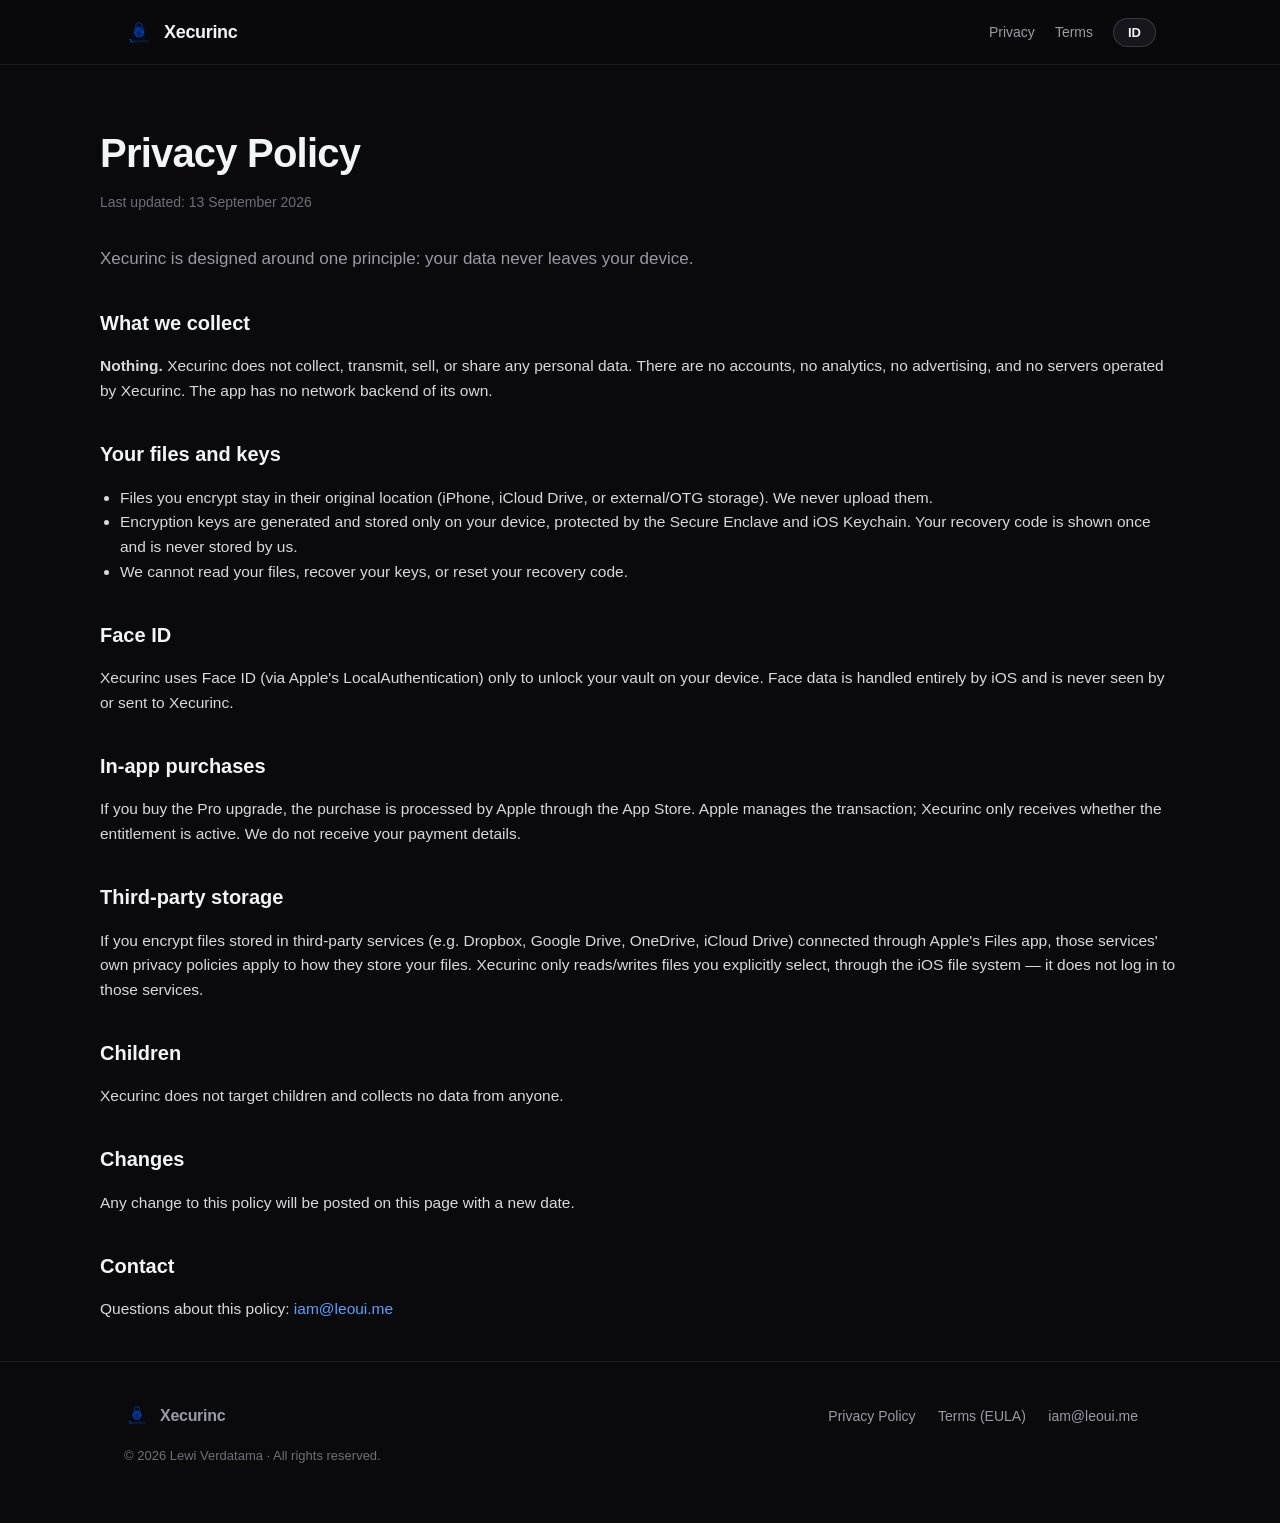
==== privacy.html @ 2d791631 "Xecurinc product site: landing, privacy, terms (bilingual EN/ID)" ====
<!doctype html>
<html lang="en" class="lang-en">
<head>
<meta charset="utf-8">
<meta name="viewport" content="width=device-width, initial-scale=1">
<title>Privacy Policy — Xecurinc</title>
<meta name="description" content="Xecurinc privacy policy: no data collected, everything on your device.">
<link rel="icon" href="xecurinc-logo.png">
<link rel="stylesheet" href="style.css">
</head>
<body>
<header class="site-header">
  <div class="container nav">
    <a class="brand" href="index.html"><img src="xecurinc-logo.png" alt="Xecurinc"><span>Xecurinc</span></a>
    <div class="spacer"></div>
    <a class="navlink" href="privacy.html"><span class="t-en">Privacy</span><span class="t-id">Privasi</span></a>
    <a class="navlink" href="terms.html"><span class="t-en">Terms</span><span class="t-id">Ketentuan</span></a>
    <button class="lang-toggle" data-lang-toggle>ID</button>
  </div>
</header>

<main class="container doc">
  <h1><span class="t-en">Privacy Policy</span><span class="t-id">Kebijakan Privasi</span></h1>
  <div class="updated"><span class="t-en">Last updated: 13 September 2026</span><span class="t-id">Diperbarui: 13 September 2026</span></div>

  <p class="lead"><span class="t-en">Xecurinc is designed around one principle: your data never leaves your device.</span><span class="t-id">Xecurinc dirancang di atas satu prinsip: data Anda tak pernah keluar dari perangkat Anda.</span></p>

  <h2><span class="t-en">What we collect</span><span class="t-id">Apa yang kami kumpulkan</span></h2>
  <p><span class="t-en"><b>Nothing.</b> Xecurinc does not collect, transmit, sell, or share any personal data. There are no accounts, no analytics, no advertising, and no servers operated by Xecurinc. The app has no network backend of its own.</span><span class="t-id"><b>Tidak ada.</b> Xecurinc tidak mengumpulkan, mengirim, menjual, atau membagikan data pribadi apa pun. Tidak ada akun, tidak ada analitik, tidak ada iklan, dan tidak ada server yang kami operasikan. Aplikasi tidak punya backend jaringan sendiri.</span></p>

  <h2><span class="t-en">Your files and keys</span><span class="t-id">File dan kunci Anda</span></h2>
  <ul>
    <li><span class="t-en">Files you encrypt stay in their original location (iPhone, iCloud Drive, or external/OTG storage). We never upload them.</span><span class="t-id">File yang Anda enkripsi tetap di lokasi asalnya (iPhone, iCloud Drive, atau penyimpanan eksternal/OTG). Kami tidak pernah mengunggahnya.</span></li>
    <li><span class="t-en">Encryption keys are generated and stored only on your device, protected by the Secure Enclave and iOS Keychain. Your recovery code is shown once and is never stored by us.</span><span class="t-id">Kunci enkripsi dibuat dan disimpan hanya di perangkat Anda, dilindungi Secure Enclave dan Keychain iOS. Recovery code ditampilkan sekali dan tak pernah kami simpan.</span></li>
    <li><span class="t-en">We cannot read your files, recover your keys, or reset your recovery code.</span><span class="t-id">Kami tidak bisa membaca file, memulihkan kunci, atau mereset recovery code Anda.</span></li>
  </ul>

  <h2>Face ID</h2>
  <p><span class="t-en">Xecurinc uses Face ID (via Apple's LocalAuthentication) only to unlock your vault on your device. Face data is handled entirely by iOS and is never seen by or sent to Xecurinc.</span><span class="t-id">Xecurinc memakai Face ID (melalui LocalAuthentication Apple) hanya untuk membuka brankas di perangkat Anda. Data wajah ditangani sepenuhnya oleh iOS dan tak pernah dilihat atau dikirim ke Xecurinc.</span></p>

  <h2><span class="t-en">In-app purchases</span><span class="t-id">Pembelian dalam aplikasi</span></h2>
  <p><span class="t-en">If you buy the Pro upgrade, the purchase is processed by Apple through the App Store. Apple manages the transaction; Xecurinc only receives whether the entitlement is active. We do not receive your payment details.</span><span class="t-id">Jika Anda membeli Pro, pembelian diproses oleh Apple melalui App Store. Apple mengelola transaksi; Xecurinc hanya menerima status apakah lisensi aktif. Kami tidak menerima detail pembayaran Anda.</span></p>

  <h2><span class="t-en">Third-party storage</span><span class="t-id">Penyimpanan pihak ketiga</span></h2>
  <p><span class="t-en">If you encrypt files stored in third-party services (e.g. Dropbox, Google Drive, OneDrive, iCloud Drive) connected through Apple's Files app, those services' own privacy policies apply to how they store your files. Xecurinc only reads/writes files you explicitly select, through the iOS file system — it does not log in to those services.</span><span class="t-id">Jika Anda mengenkripsi file di layanan pihak ketiga (mis. Dropbox, Google Drive, OneDrive, iCloud Drive) yang terhubung lewat aplikasi Files, kebijakan privasi layanan tersebut berlaku atas cara mereka menyimpan file Anda. Xecurinc hanya membaca/menulis file yang Anda pilih, melalui sistem file iOS — tidak login ke layanan itu.</span></p>

  <h2><span class="t-en">Children</span><span class="t-id">Anak-anak</span></h2>
  <p><span class="t-en">Xecurinc does not target children and collects no data from anyone.</span><span class="t-id">Xecurinc tidak menyasar anak-anak dan tidak mengumpulkan data dari siapa pun.</span></p>

  <h2><span class="t-en">Changes</span><span class="t-id">Perubahan</span></h2>
  <p><span class="t-en">Any change to this policy will be posted on this page with a new date.</span><span class="t-id">Perubahan kebijakan ini akan dimuat di halaman ini dengan tanggal baru.</span></p>

  <h2><span class="t-en">Contact</span><span class="t-id">Kontak</span></h2>
  <p><span class="t-en">Questions about this policy: </span><span class="t-id">Pertanyaan tentang kebijakan ini: </span><a href="mailto:iam@leoui.me">iam@leoui.me</a></p>
</main>

<footer class="site-footer">
  <div class="container footer-grid">
    <a class="brand" href="index.html"><img src="xecurinc-logo.png" alt="" style="width:26px;height:26px"><span style="font-size:16px">Xecurinc</span></a>
    <div class="spacer"></div>
    <div>
      <a href="privacy.html"><span class="t-en">Privacy Policy</span><span class="t-id">Kebijakan Privasi</span></a>
      <a href="terms.html"><span class="t-en">Terms (EULA)</span><span class="t-id">Ketentuan (EULA)</span></a>
      <a href="mailto:iam@leoui.me">iam@leoui.me</a>
    </div>
  </div>
  <div class="container" style="margin-top:18px">
    <div class="copyright">© 2026 Lewi Verdatama · <span class="t-en">All rights reserved.</span><span class="t-id">Hak cipta dilindungi.</span></div>
  </div>
</footer>

<script src="site.js"></script>
</body>
</html>
---- style.css ----
/* Xecurinc site — dark, brand-blue, professional. */
:root {
  --bg: #0A0A0C;
  --bg-2: #0F0F13;
  --surface: #16161C;
  --surface-2: #1C1C24;
  --text: #F3F4F7;
  --muted: #9A9AA6;
  --faint: #6E6E7A;
  --accent: #2F7CFF;
  --accent-2: #59A0FF;
  --border: rgba(255, 255, 255, 0.08);
  --border-strong: rgba(255, 255, 255, 0.14);
  --radius: 18px;
  --maxw: 1080px;
  --font: -apple-system, BlinkMacSystemFont, "SF Pro Display", "Segoe UI", Roboto, Helvetica, Arial, sans-serif;
}

* { box-sizing: border-box; }
html { scroll-behavior: smooth; -webkit-text-size-adjust: 100%; }
body {
  margin: 0;
  background: var(--bg);
  color: var(--text);
  font-family: var(--font);
  line-height: 1.6;
  -webkit-font-smoothing: antialiased;
}
img { max-width: 100%; display: block; }
a { color: var(--accent-2); text-decoration: none; }
a:hover { text-decoration: underline; }

/* Bilingual visibility */
.lang-en .t-id { display: none !important; }
.lang-id .t-en { display: none !important; }

.container { max-width: var(--maxw); margin: 0 auto; padding: 0 24px; }

/* Header */
.site-header {
  position: sticky; top: 0; z-index: 50;
  backdrop-filter: saturate(160%) blur(14px);
  background: rgba(10, 10, 12, 0.72);
  border-bottom: 1px solid var(--border);
}
.nav {
  display: flex; align-items: center; gap: 20px;
  height: 64px;
}
.brand { display: flex; align-items: center; gap: 10px; font-weight: 700; letter-spacing: -0.02em; color: var(--text); }
.brand img { width: 30px; height: 30px; }
.brand span { font-size: 18px; }
.nav .spacer { flex: 1; }
.nav a.navlink { color: var(--muted); font-size: 14px; font-weight: 500; }
.nav a.navlink:hover { color: var(--text); text-decoration: none; }
.lang-toggle {
  border: 1px solid var(--border-strong);
  background: var(--surface);
  color: var(--text);
  border-radius: 999px;
  padding: 6px 14px;
  font-size: 13px; font-weight: 600;
  cursor: pointer;
  font-family: var(--font);
}
.lang-toggle:hover { border-color: var(--accent); color: var(--accent-2); }

/* Hero */
.hero { position: relative; overflow: hidden; text-align: center; padding: 88px 0 60px; }
.hero::before {
  content: ""; position: absolute; inset: -30% 0 auto 0; height: 600px;
  background: radial-gradient(600px 320px at 50% 0%, rgba(47, 124, 255, 0.28), transparent 70%);
  pointer-events: none;
}
.hero-logo { width: 120px; height: 120px; margin: 0 auto 24px; position: relative; }
.hero h1 { font-size: clamp(28px, 7vw, 58px); line-height: 1.08; letter-spacing: -0.03em; margin: 0 0 16px; font-weight: 800; text-wrap: balance; }
.hero p.lead { font-size: clamp(15px, 2.2vw, 20px); line-height: 1.55; color: var(--muted); max-width: 600px; margin: 0 auto 26px; text-wrap: pretty; }
.badges { display: flex; flex-wrap: wrap; gap: 10px; justify-content: center; margin-bottom: 28px; }
.badge {
  border: 1px solid var(--border);
  background: var(--surface);
  color: var(--text);
  border-radius: 999px; padding: 8px 16px; font-size: 13px; font-weight: 600;
}
.pill-note {
  display: inline-block; margin-top: 8px; color: var(--faint); font-size: 13px;
}

/* Sections */
section.block { padding: 64px 0; }
.section-title { font-size: clamp(24px, 3.6vw, 34px); font-weight: 800; letter-spacing: -0.02em; text-align: center; margin: 0 0 12px; }
.section-sub { text-align: center; color: var(--muted); max-width: 620px; margin: 0 auto 44px; }

.grid { display: grid; grid-template-columns: repeat(3, 1fr); gap: 18px; }
@media (max-width: 820px) { .grid { grid-template-columns: 1fr; } }
.card {
  background: linear-gradient(180deg, var(--surface), var(--bg-2));
  border: 1px solid var(--border);
  border-radius: var(--radius);
  padding: 24px;
  transition: border-color .2s ease, transform .2s ease;
}
.card:hover { border-color: var(--border-strong); transform: translateY(-2px); }
.card .ic {
  width: 44px; height: 44px; border-radius: 12px;
  display: grid; place-items: center; margin-bottom: 16px;
  background: rgba(47, 124, 255, 0.14); color: var(--accent-2);
}
.card .ic svg { width: 24px; height: 24px; }
.card h3 { margin: 0 0 8px; font-size: 17px; font-weight: 700; }
.card p { margin: 0; color: var(--muted); font-size: 14.5px; }

/* Trust strip */
.trust {
  background: var(--bg-2);
  border-top: 1px solid var(--border);
  border-bottom: 1px solid var(--border);
}
.trust .row { display: flex; flex-wrap: wrap; gap: 32px; justify-content: center; align-items: center; padding: 40px 0; }
.trust .item { display: flex; align-items: center; gap: 12px; color: var(--muted); font-size: 15px; }
.trust .item svg { width: 22px; height: 22px; color: var(--accent-2); flex: none; }
.trust .item b { color: var(--text); font-weight: 700; }

/* Legal / content pages */
.doc { padding: 56px 0 24px; }
.doc h1 { font-size: clamp(28px, 5vw, 40px); font-weight: 800; letter-spacing: -0.02em; margin: 0 0 6px; }
.doc .updated { color: var(--faint); font-size: 14px; margin-bottom: 32px; }
.doc h2 { font-size: 20px; font-weight: 700; margin: 34px 0 10px; }
.doc p, .doc li { color: #D8D9DE; font-size: 15.5px; }
.doc ul { padding-left: 20px; }
.doc .lead { color: var(--muted); font-size: 17px; }
.doc .divider { height: 1px; background: var(--border); margin: 40px 0; border: 0; }
.callout {
  border: 1px solid var(--border-strong);
  background: var(--surface);
  border-left: 3px solid var(--accent);
  border-radius: 12px; padding: 16px 18px; margin: 20px 0;
  color: #D8D9DE; font-size: 14.5px;
}

/* Footer */
.site-footer { border-top: 1px solid var(--border); padding: 40px 0 56px; color: var(--muted); }
.footer-grid { display: flex; flex-wrap: wrap; gap: 24px; align-items: center; }
.footer-grid .spacer { flex: 1; }
.site-footer a { color: var(--muted); font-size: 14px; margin-right: 18px; }
.site-footer a:hover { color: var(--text); }
.copyright { font-size: 13px; color: var(--faint); }

.cta-row { display: flex; gap: 12px; justify-content: center; flex-wrap: wrap; }
.btn {
  display: inline-flex; align-items: center; gap: 8px;
  border-radius: 999px; padding: 12px 22px; font-weight: 700; font-size: 15px;
  border: 1px solid var(--border-strong); color: var(--text); background: var(--surface);
  cursor: pointer;
}
.btn.primary { background: var(--accent); border-color: var(--accent); color: #fff; }
.btn.primary:hover { background: var(--accent-2); text-decoration: none; }
.btn:hover { text-decoration: none; border-color: var(--accent); }

/* The forced line break in the headline is desktop-only; on small screens the
   text flows naturally instead of breaking awkwardly. */
.brk { display: none; }
@media (min-width: 641px) { .brk { display: inline; } }

/* Mobile refinements */
@media (max-width: 640px) {
  .container { padding: 0 20px; }
  .nav { height: 58px; gap: 16px; }
  .nav a.navlink { font-size: 13px; }
  .brand span { font-size: 17px; }

  .hero { padding: 48px 0 36px; }
  .hero-logo { width: 96px; height: 96px; margin-bottom: 18px; }
  .hero h1 { letter-spacing: -0.02em; }
  .hero p.lead { font-size: 15.5px; }
  .badges { gap: 8px; margin-bottom: 22px; }
  .badge { padding: 7px 13px; font-size: 12.5px; }

  section.block { padding: 44px 0; }
  .section-sub { margin-bottom: 30px; }
  .grid { gap: 14px; }
  .card { padding: 20px; }

  .trust .row { flex-direction: column; align-items: flex-start; gap: 16px; padding: 32px 0; }

  .doc { padding: 36px 0 16px; }
  .footer-grid { flex-direction: column; align-items: flex-start; gap: 16px; }
  .site-footer a { margin-right: 0; display: block; margin-bottom: 8px; }
}

/* Very narrow: drop the brand wordmark so nav links + toggle never collide. */
@media (max-width: 520px) {
  .brand span { display: none; }
}
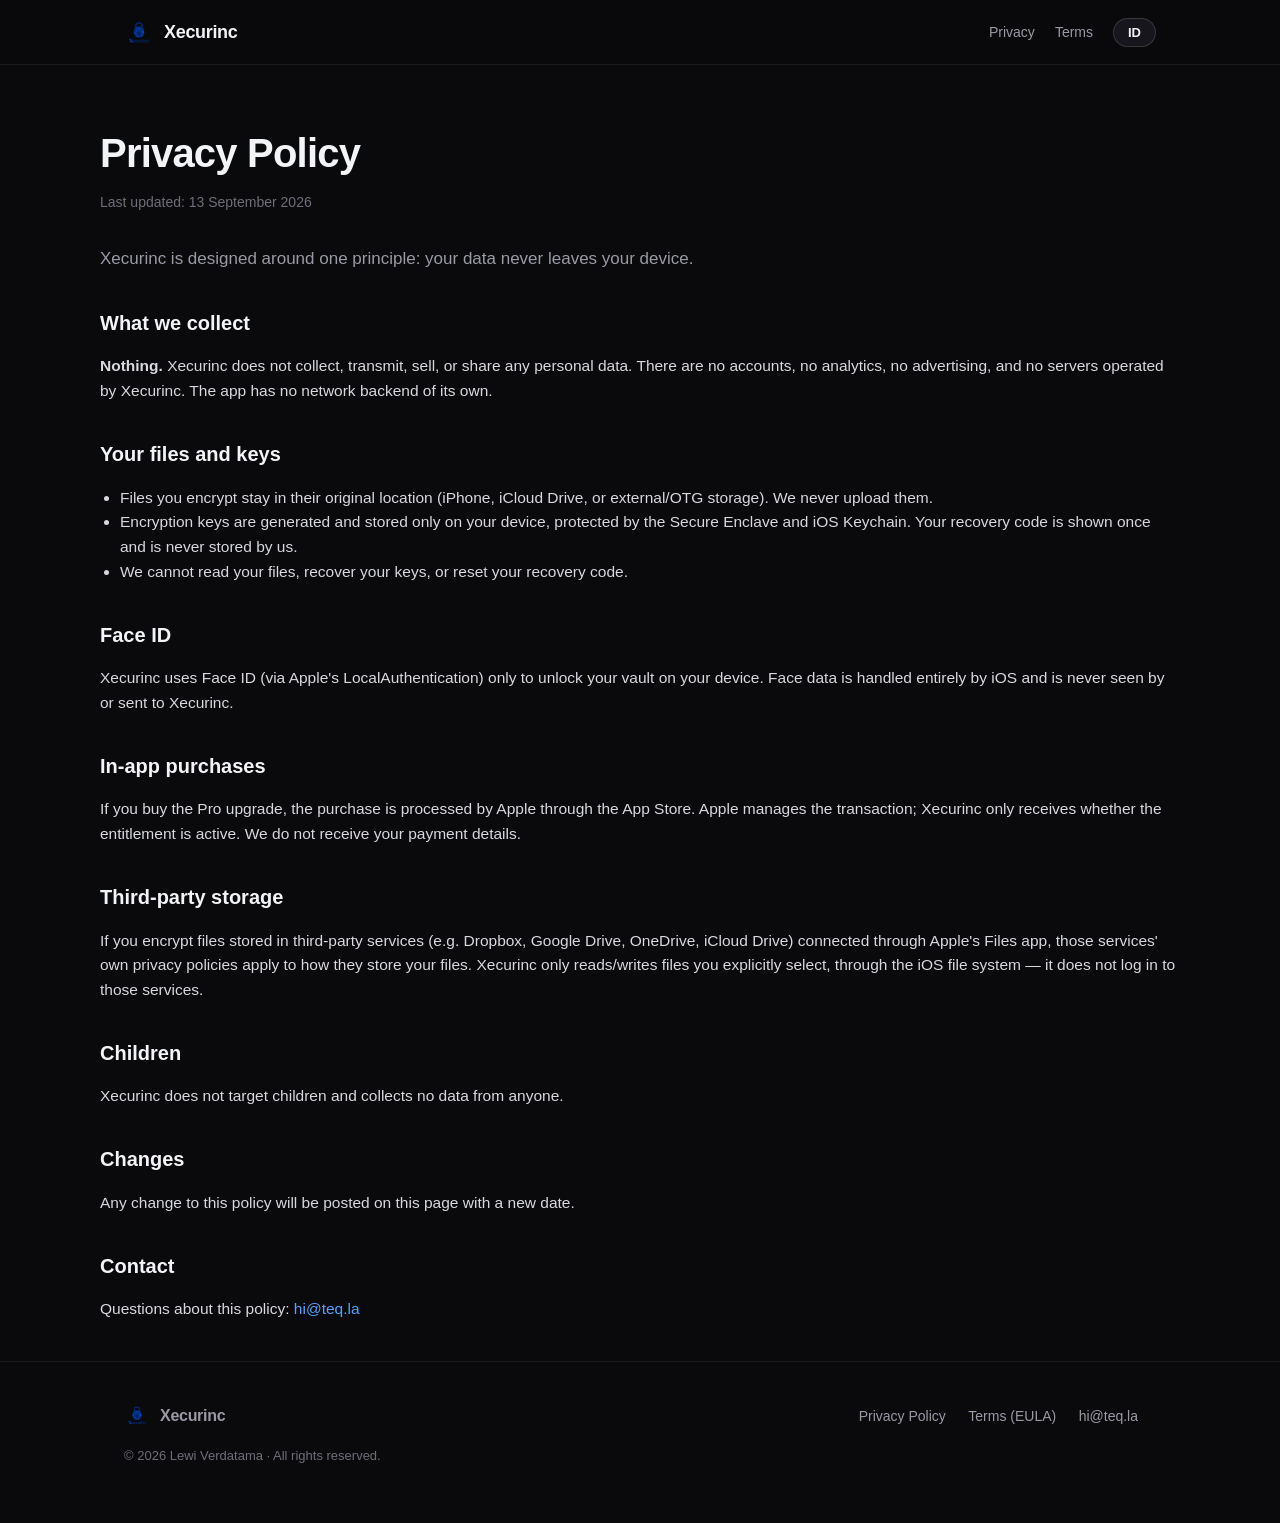
==== commit 7c651a6a: "Change contact email to hi@teq.la" ====
--- a/privacy.html
+++ b/privacy.html
@@ -51,7 +51,7 @@
   <p><span class="t-en">Any change to this policy will be posted on this page with a new date.</span><span class="t-id">Perubahan kebijakan ini akan dimuat di halaman ini dengan tanggal baru.</span></p>
 
   <h2><span class="t-en">Contact</span><span class="t-id">Kontak</span></h2>
-  <p><span class="t-en">Questions about this policy: </span><span class="t-id">Pertanyaan tentang kebijakan ini: </span><a href="mailto:iam@leoui.me">iam@leoui.me</a></p>
+  <p><span class="t-en">Questions about this policy: </span><span class="t-id">Pertanyaan tentang kebijakan ini: </span><a href="mailto:hi@teq.la">hi@teq.la</a></p>
 </main>
 
 <footer class="site-footer">
@@ -61,7 +61,7 @@
     <div>
       <a href="privacy.html"><span class="t-en">Privacy Policy</span><span class="t-id">Kebijakan Privasi</span></a>
       <a href="terms.html"><span class="t-en">Terms (EULA)</span><span class="t-id">Ketentuan (EULA)</span></a>
-      <a href="mailto:iam@leoui.me">iam@leoui.me</a>
+      <a href="mailto:hi@teq.la">hi@teq.la</a>
     </div>
   </div>
   <div class="container" style="margin-top:18px">
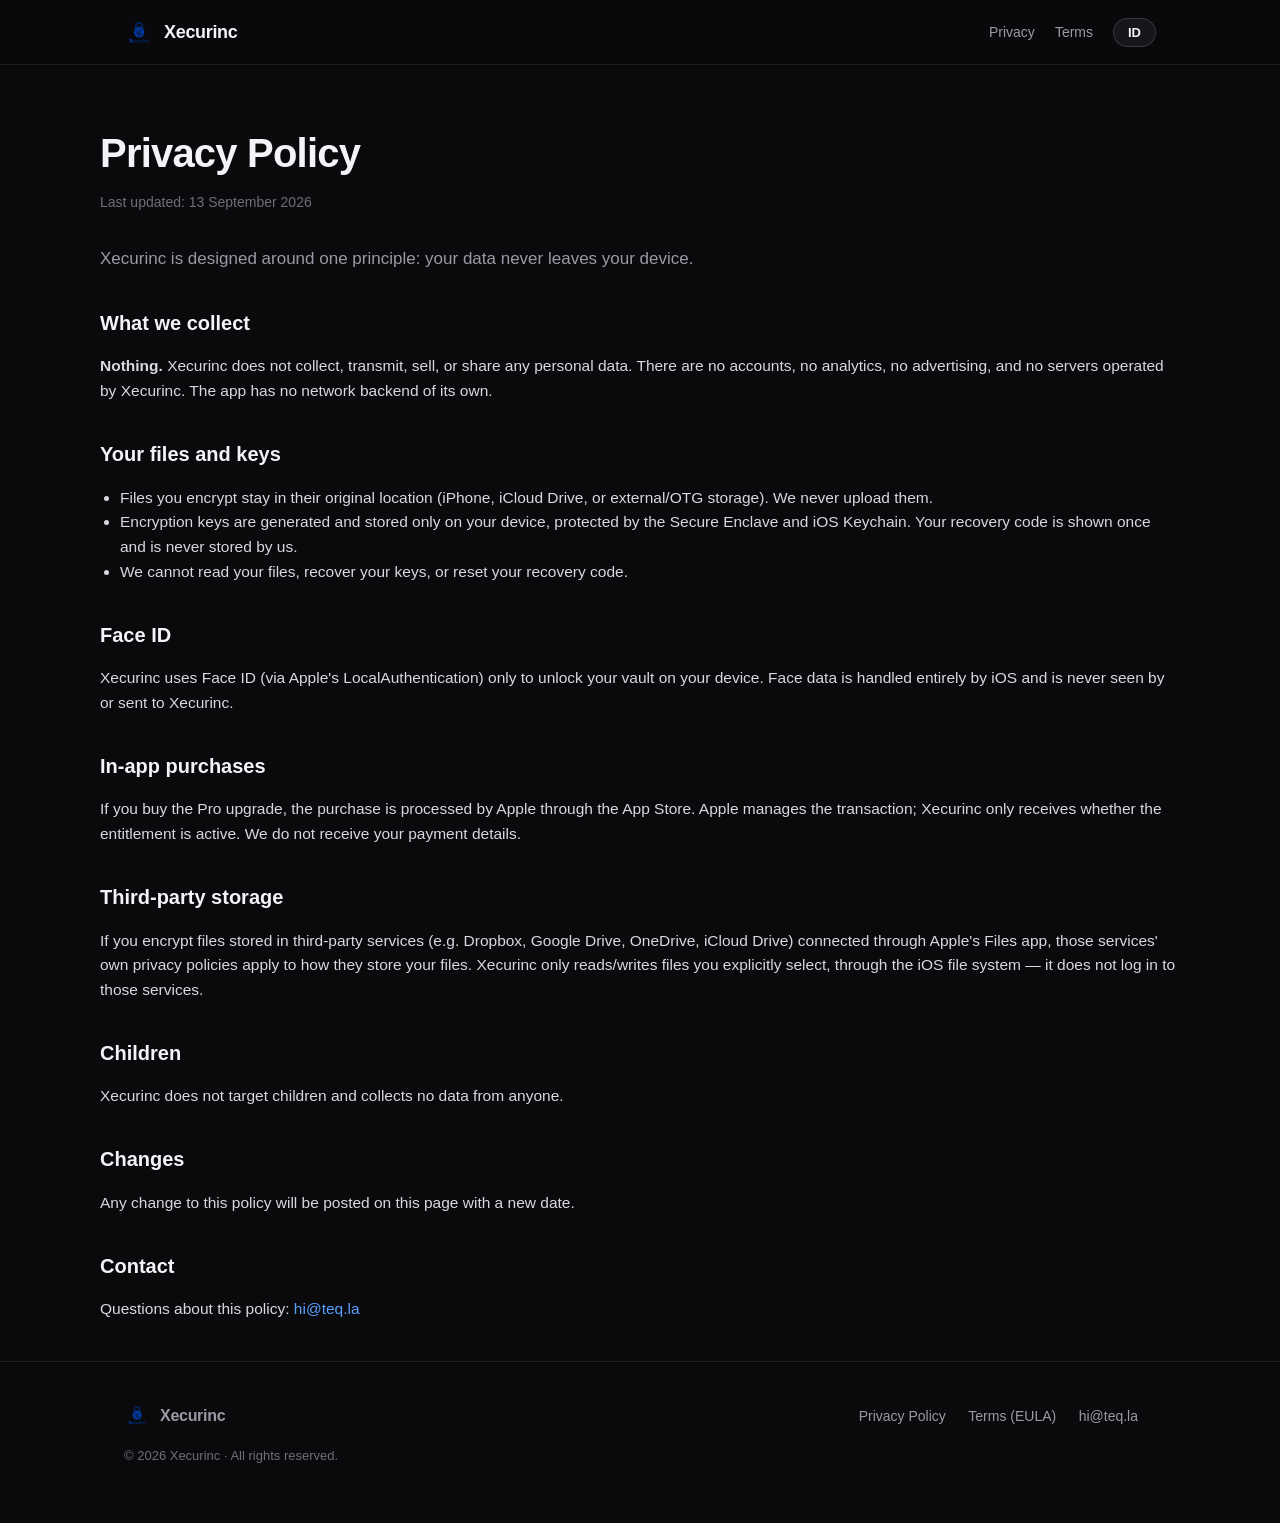
==== commit 6ee68663: "Footer copyright to Xecurinc" ====
--- a/privacy.html
+++ b/privacy.html
@@ -65,7 +65,7 @@
     </div>
   </div>
   <div class="container" style="margin-top:18px">
-    <div class="copyright">© 2026 Lewi Verdatama · <span class="t-en">All rights reserved.</span><span class="t-id">Hak cipta dilindungi.</span></div>
+    <div class="copyright">© 2026 Xecurinc · <span class="t-en">All rights reserved.</span><span class="t-id">Hak cipta dilindungi.</span></div>
   </div>
 </footer>
 
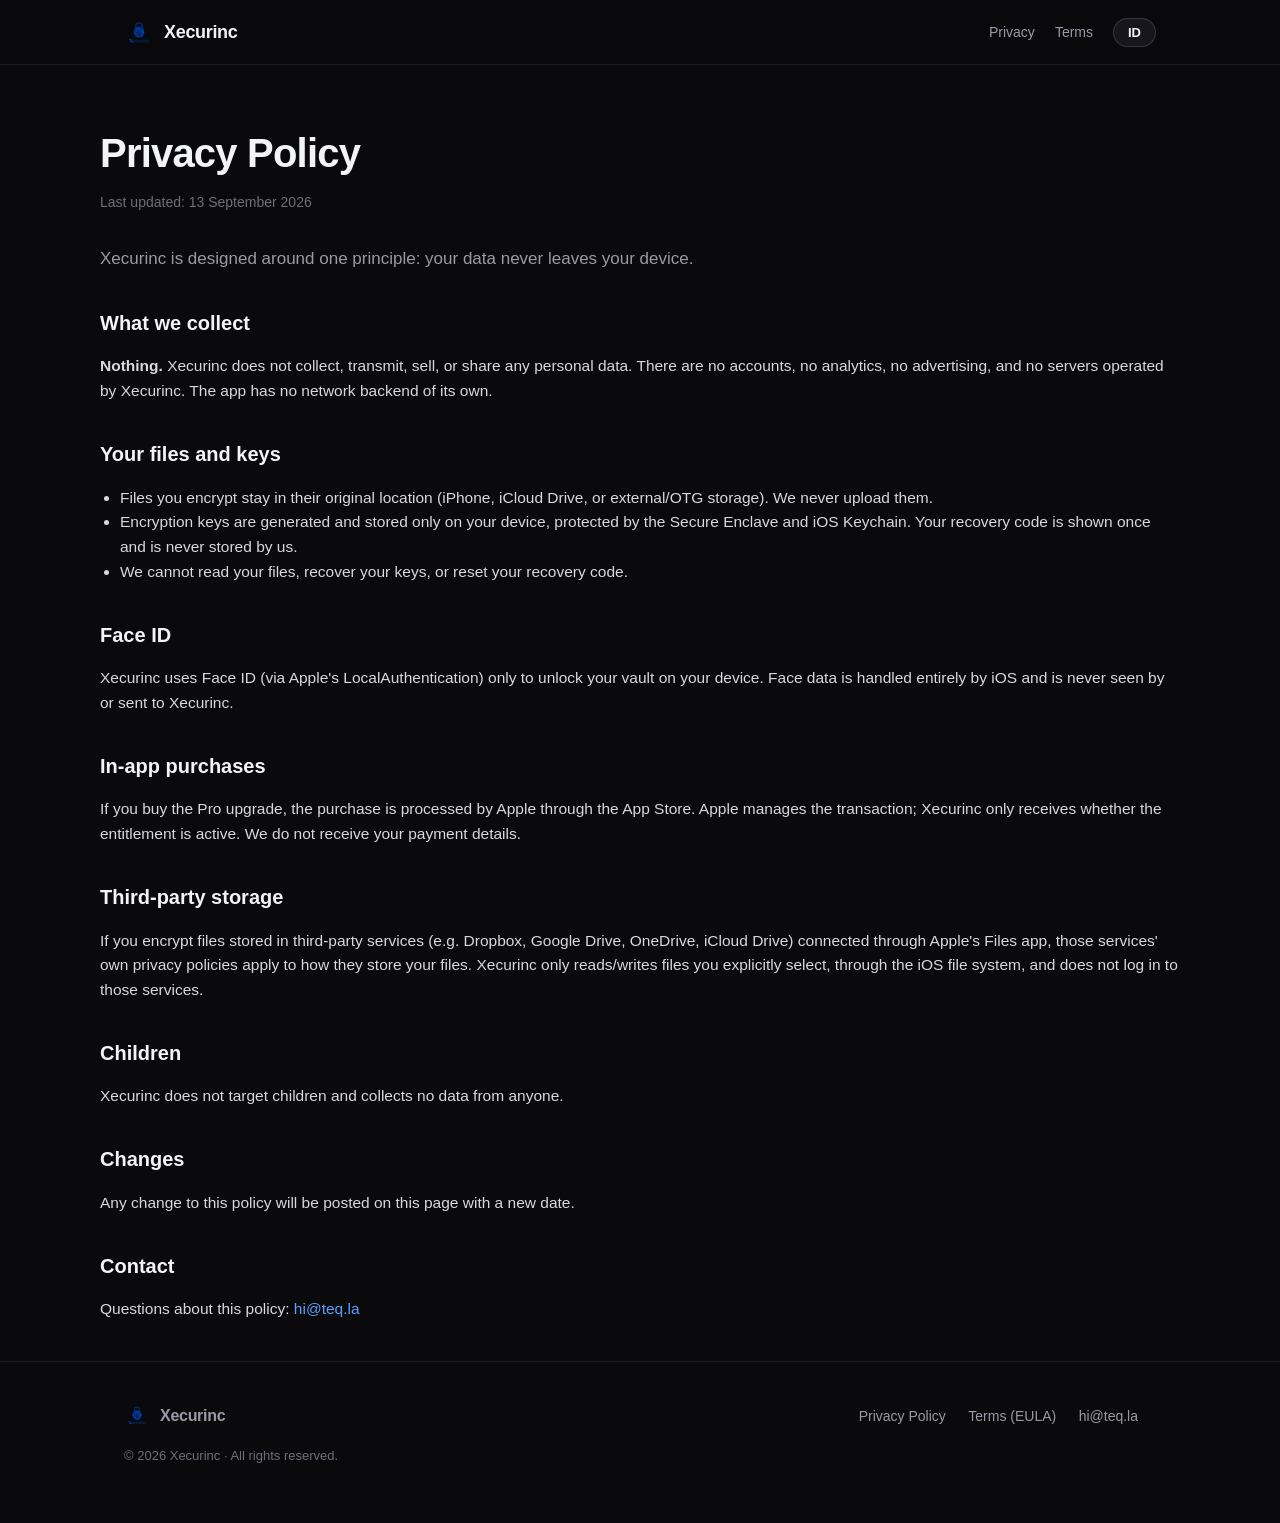
==== commit 2c0cb185: "Remove em dashes; app now live on the App Store (linked)" ====
--- a/privacy.html
+++ b/privacy.html
@@ -3,7 +3,7 @@
 <head>
 <meta charset="utf-8">
 <meta name="viewport" content="width=device-width, initial-scale=1">
-<title>Privacy Policy — Xecurinc</title>
+<title>Privacy Policy - Xecurinc</title>
 <meta name="description" content="Xecurinc privacy policy: no data collected, everything on your device.">
 <link rel="icon" href="xecurinc-logo.png">
 <link rel="stylesheet" href="style.css">
@@ -42,7 +42,7 @@
   <p><span class="t-en">If you buy the Pro upgrade, the purchase is processed by Apple through the App Store. Apple manages the transaction; Xecurinc only receives whether the entitlement is active. We do not receive your payment details.</span><span class="t-id">Jika Anda membeli Pro, pembelian diproses oleh Apple melalui App Store. Apple mengelola transaksi; Xecurinc hanya menerima status apakah lisensi aktif. Kami tidak menerima detail pembayaran Anda.</span></p>
 
   <h2><span class="t-en">Third-party storage</span><span class="t-id">Penyimpanan pihak ketiga</span></h2>
-  <p><span class="t-en">If you encrypt files stored in third-party services (e.g. Dropbox, Google Drive, OneDrive, iCloud Drive) connected through Apple's Files app, those services' own privacy policies apply to how they store your files. Xecurinc only reads/writes files you explicitly select, through the iOS file system — it does not log in to those services.</span><span class="t-id">Jika Anda mengenkripsi file di layanan pihak ketiga (mis. Dropbox, Google Drive, OneDrive, iCloud Drive) yang terhubung lewat aplikasi Files, kebijakan privasi layanan tersebut berlaku atas cara mereka menyimpan file Anda. Xecurinc hanya membaca/menulis file yang Anda pilih, melalui sistem file iOS — tidak login ke layanan itu.</span></p>
+  <p><span class="t-en">If you encrypt files stored in third-party services (e.g. Dropbox, Google Drive, OneDrive, iCloud Drive) connected through Apple's Files app, those services' own privacy policies apply to how they store your files. Xecurinc only reads/writes files you explicitly select, through the iOS file system, and does not log in to those services.</span><span class="t-id">Jika Anda mengenkripsi file di layanan pihak ketiga (mis. Dropbox, Google Drive, OneDrive, iCloud Drive) yang terhubung lewat aplikasi Files, kebijakan privasi layanan tersebut berlaku atas cara mereka menyimpan file Anda. Xecurinc hanya membaca/menulis file yang Anda pilih, melalui sistem file iOS, dan tidak login ke layanan itu.</span></p>
 
   <h2><span class="t-en">Children</span><span class="t-id">Anak-anak</span></h2>
   <p><span class="t-en">Xecurinc does not target children and collects no data from anyone.</span><span class="t-id">Xecurinc tidak menyasar anak-anak dan tidak mengumpulkan data dari siapa pun.</span></p>
